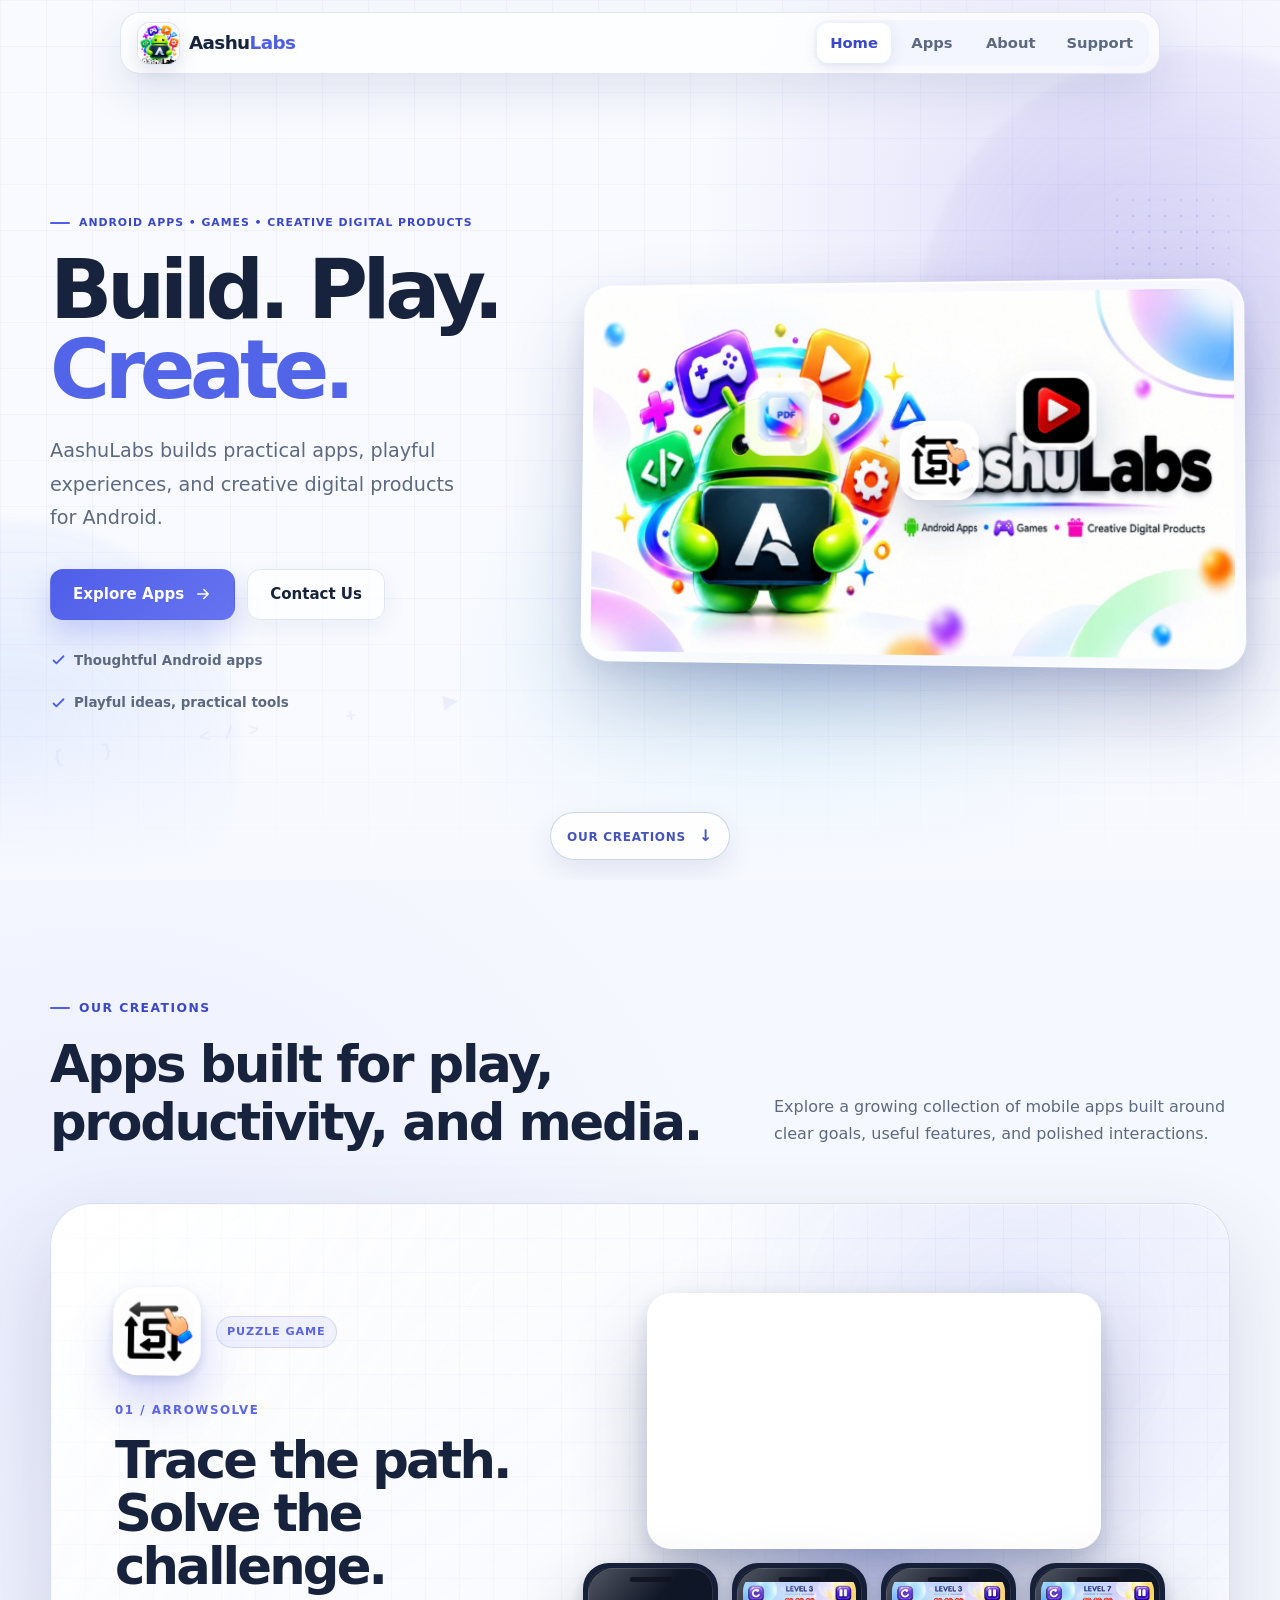
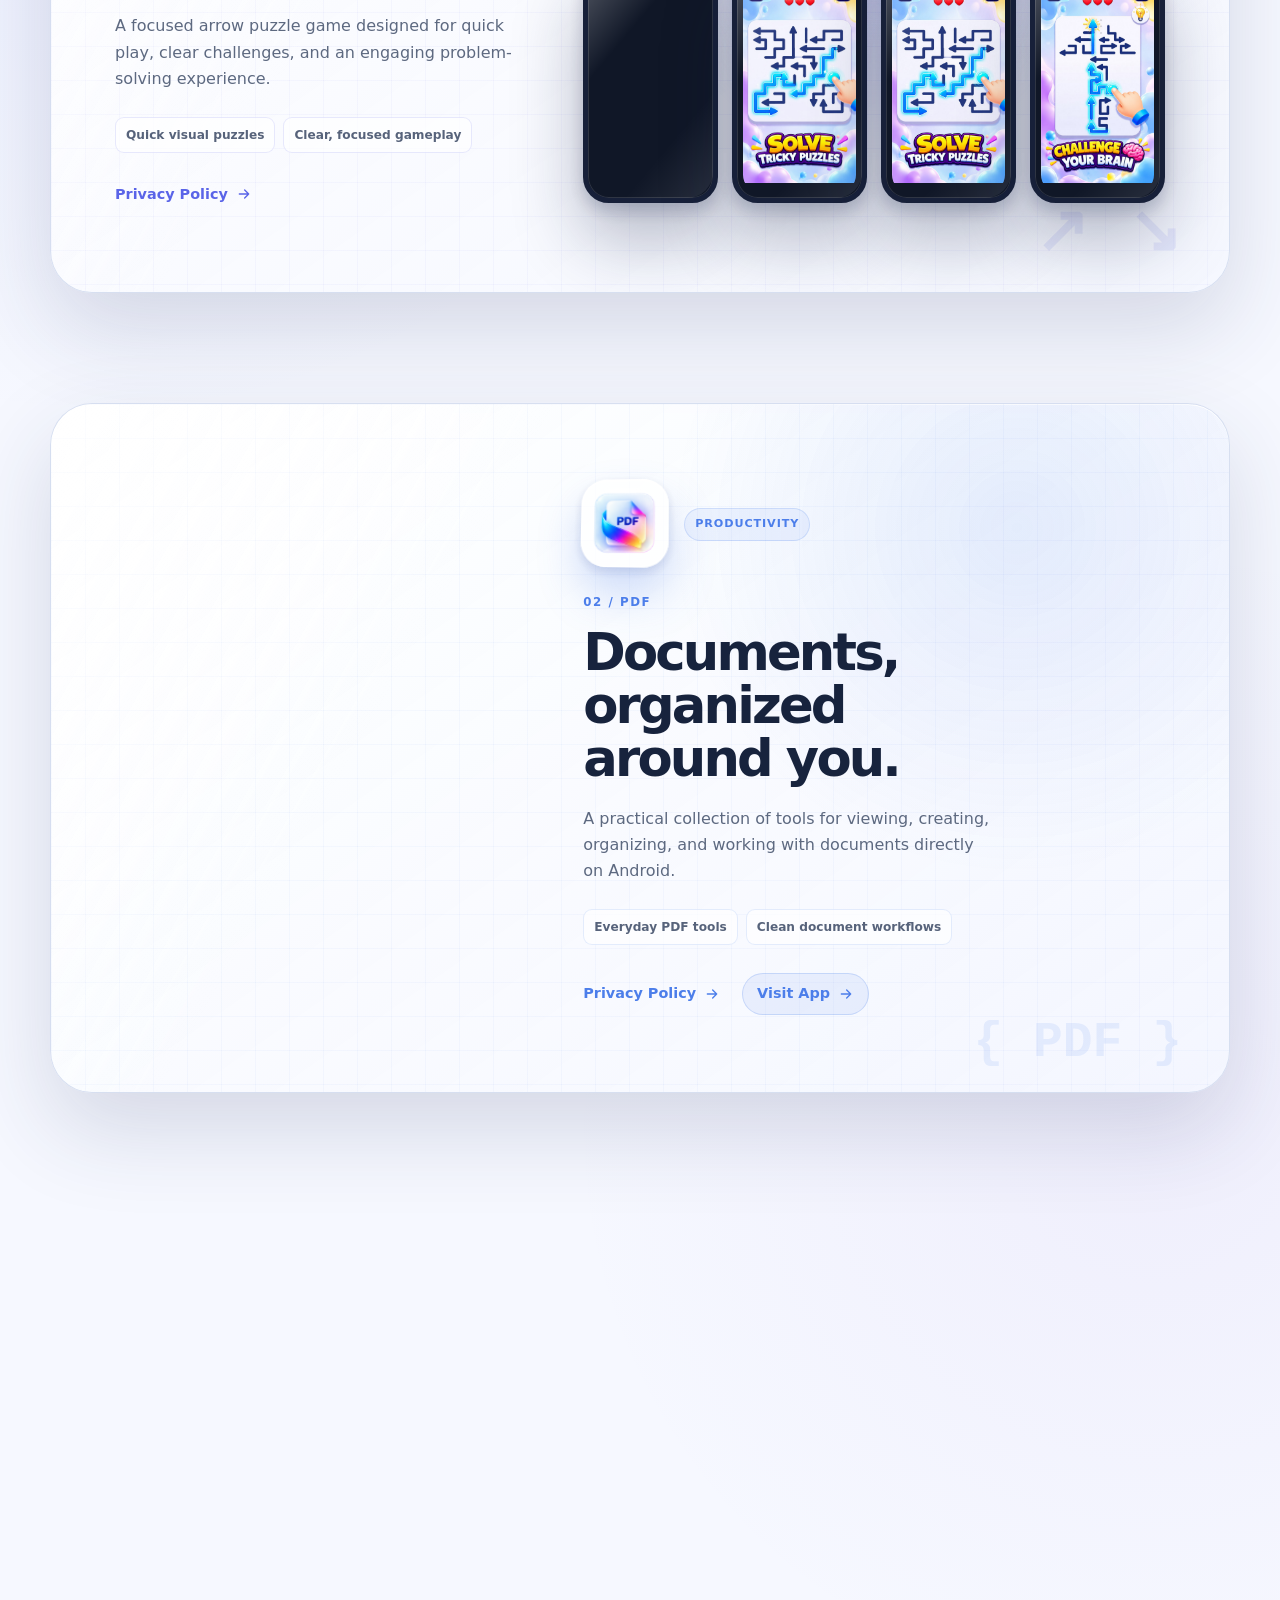
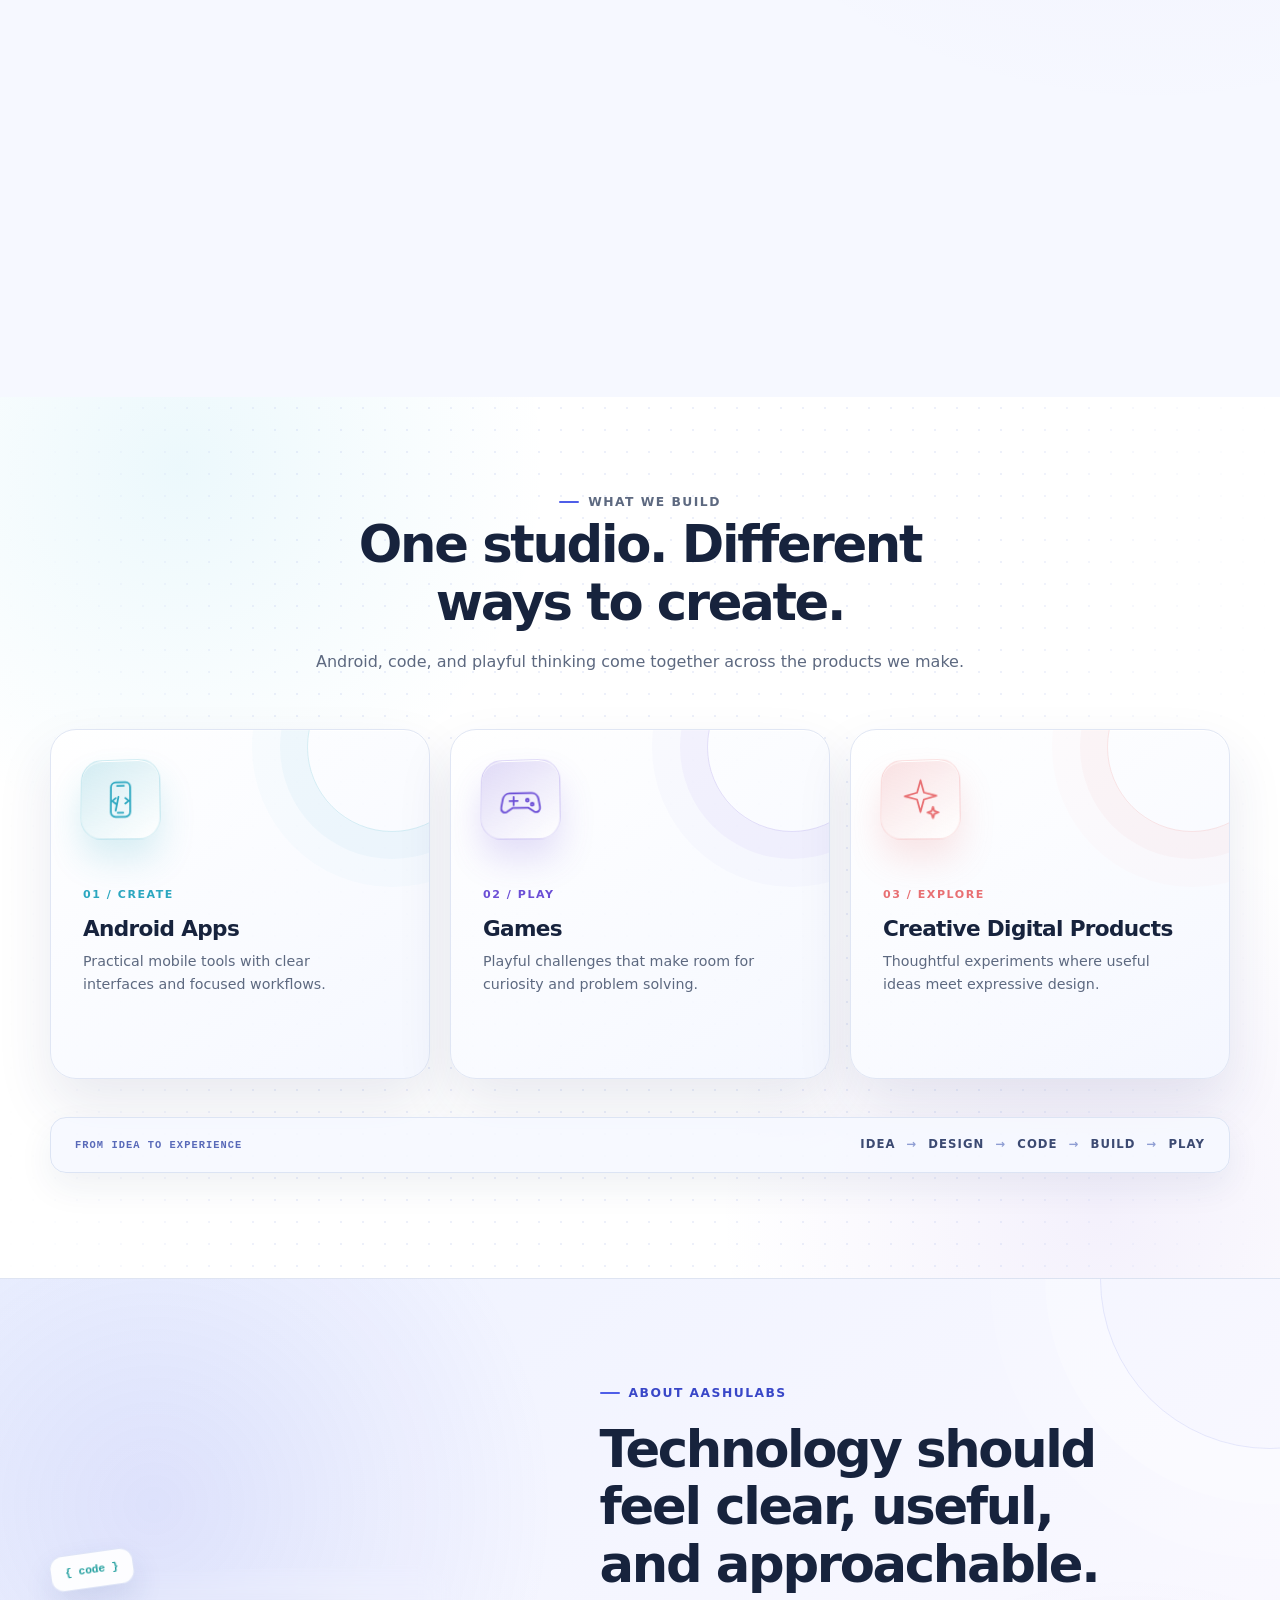
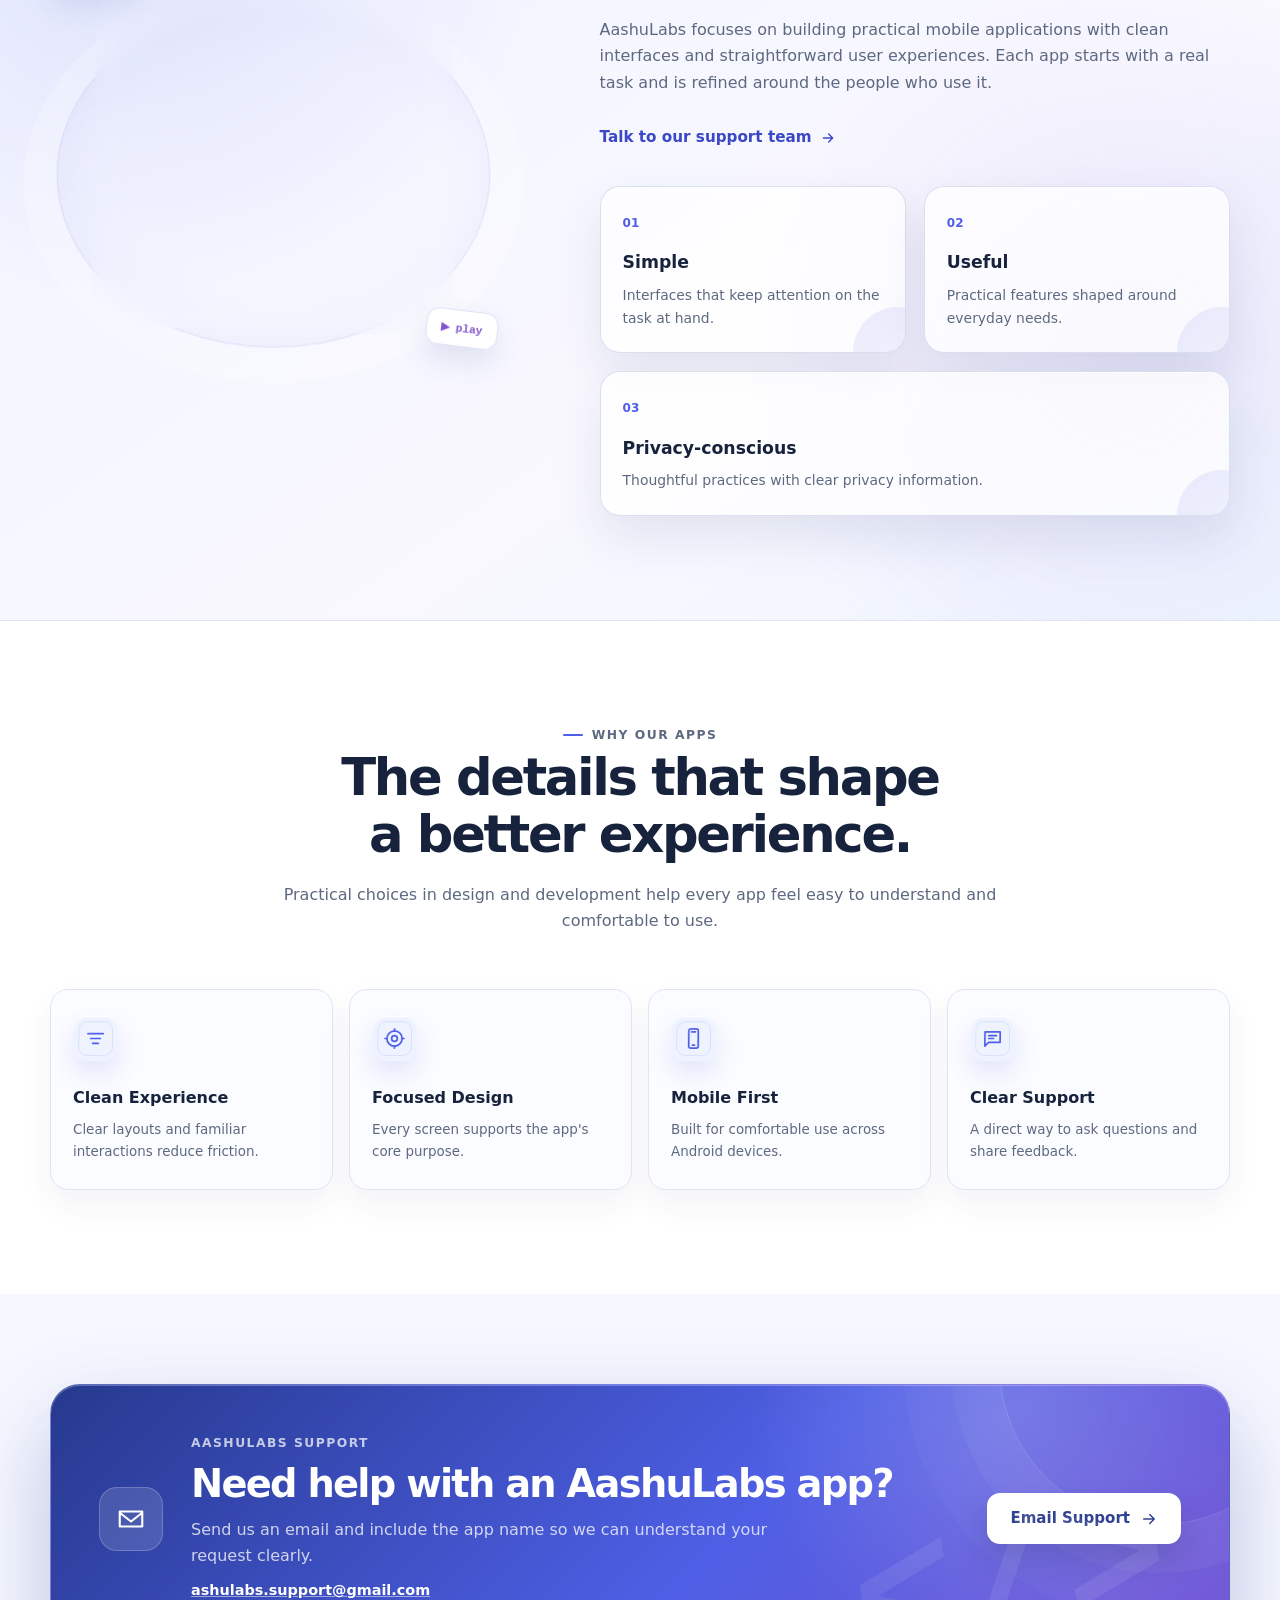
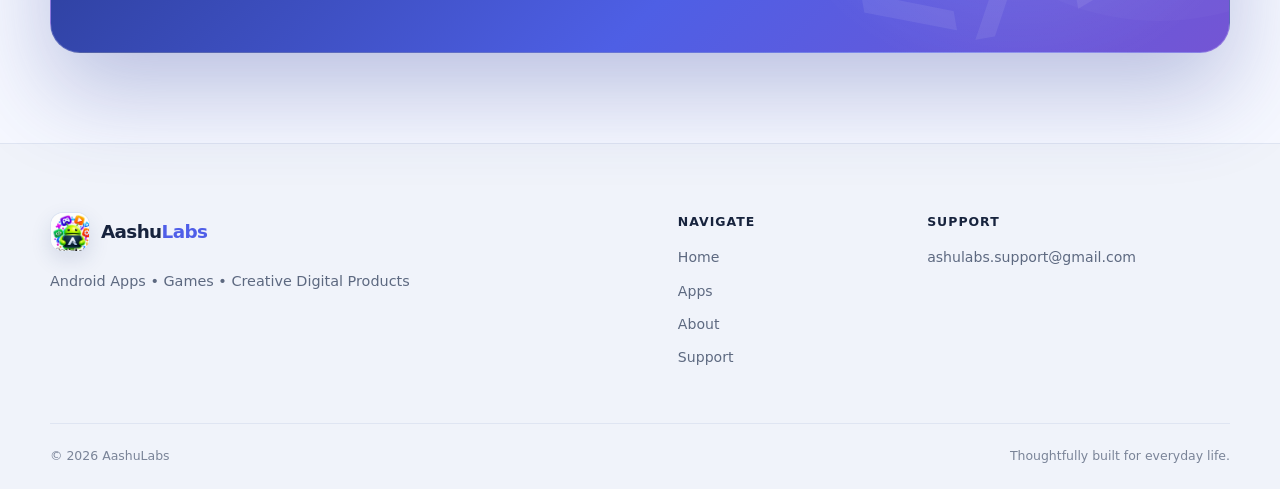
==== index.html @ 52e54da1 "Create index.html" ====
<!DOCTYPE html>
<html lang="en">
<head>
  <meta charset="UTF-8">
  <meta name="viewport" content="width=device-width, initial-scale=1.0">
  <title>AashuLabs</title>

  <meta http-equiv="refresh" content="0; url=./Devloper_Web/HomePage/">

  <script>
    window.location.replace("./Devloper_Web/HomePage/");
  </script>
</head>
<body>
  <p>Opening AashuLabs...</p>
  <p>
    <a href="./Devloper_Web/HomePage/">
      Click here if the website does not open automatically.
    </a>
  </p>
</body>
</html>
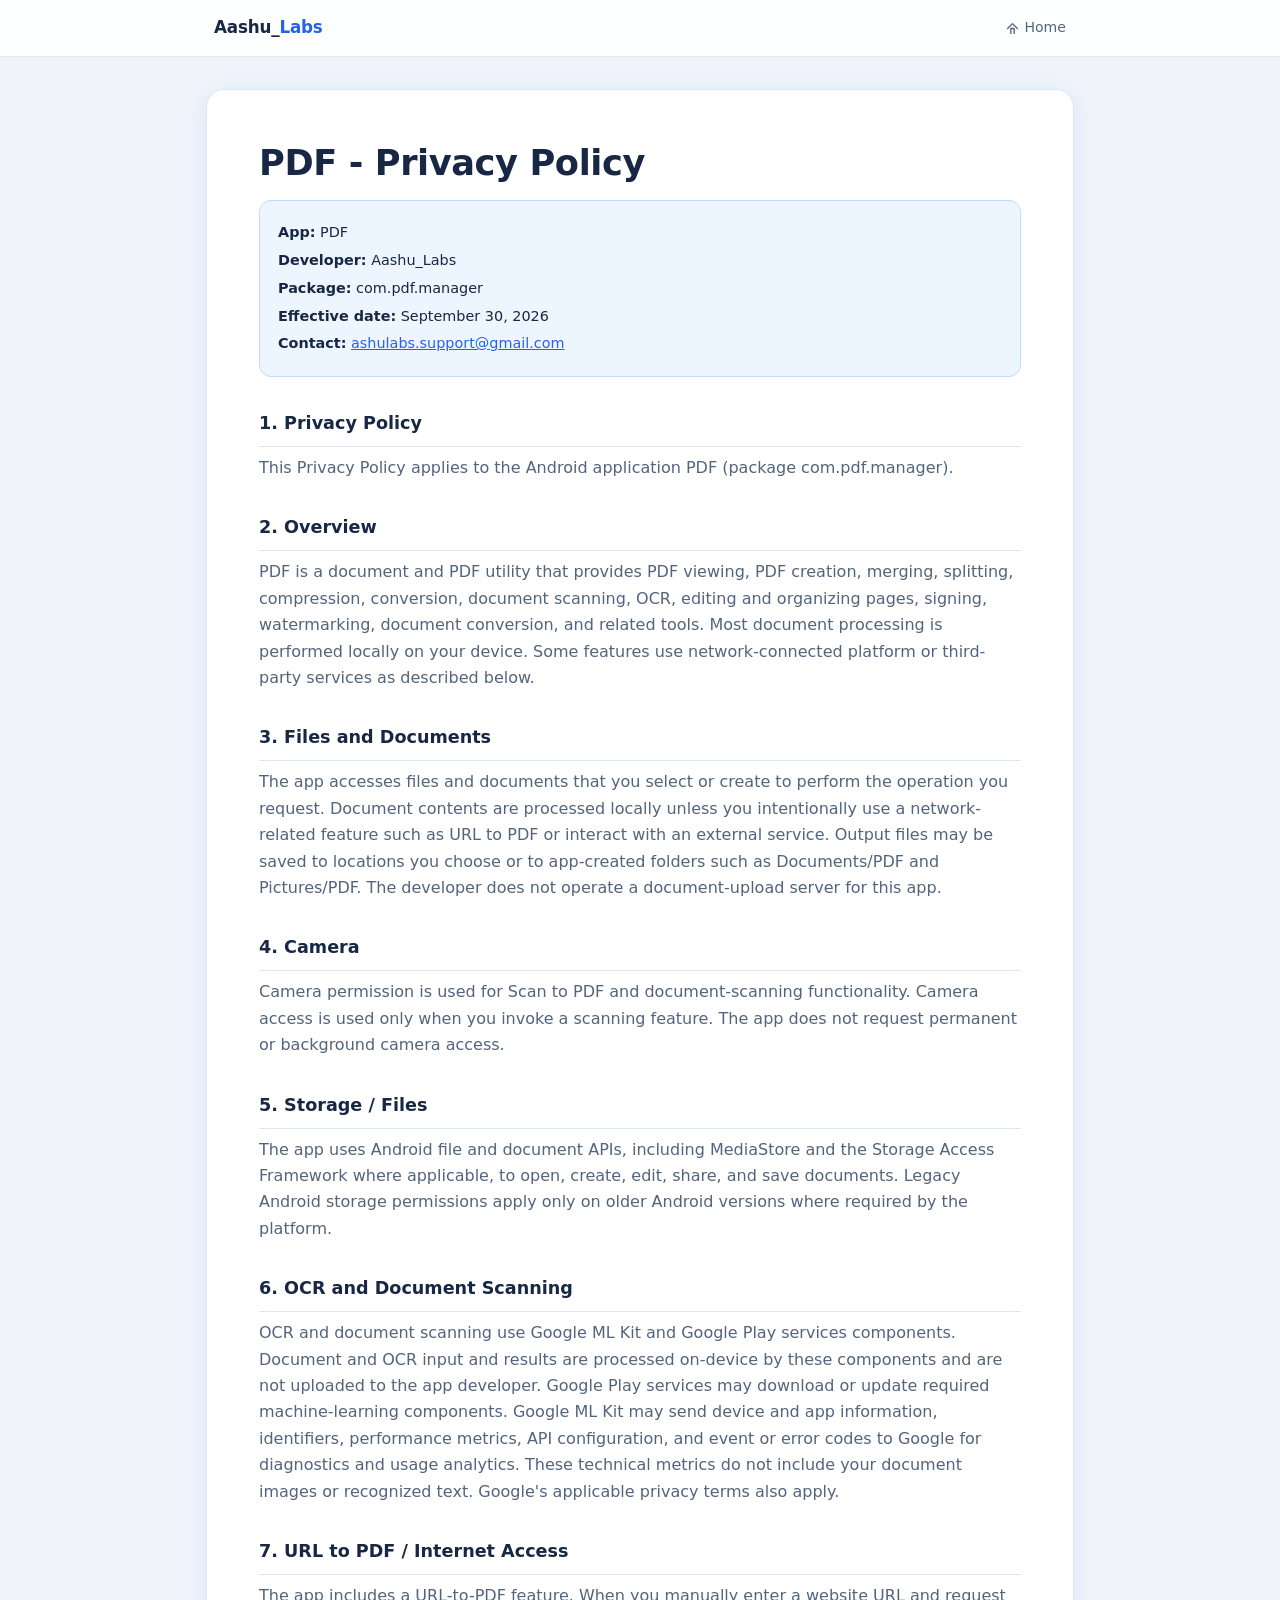
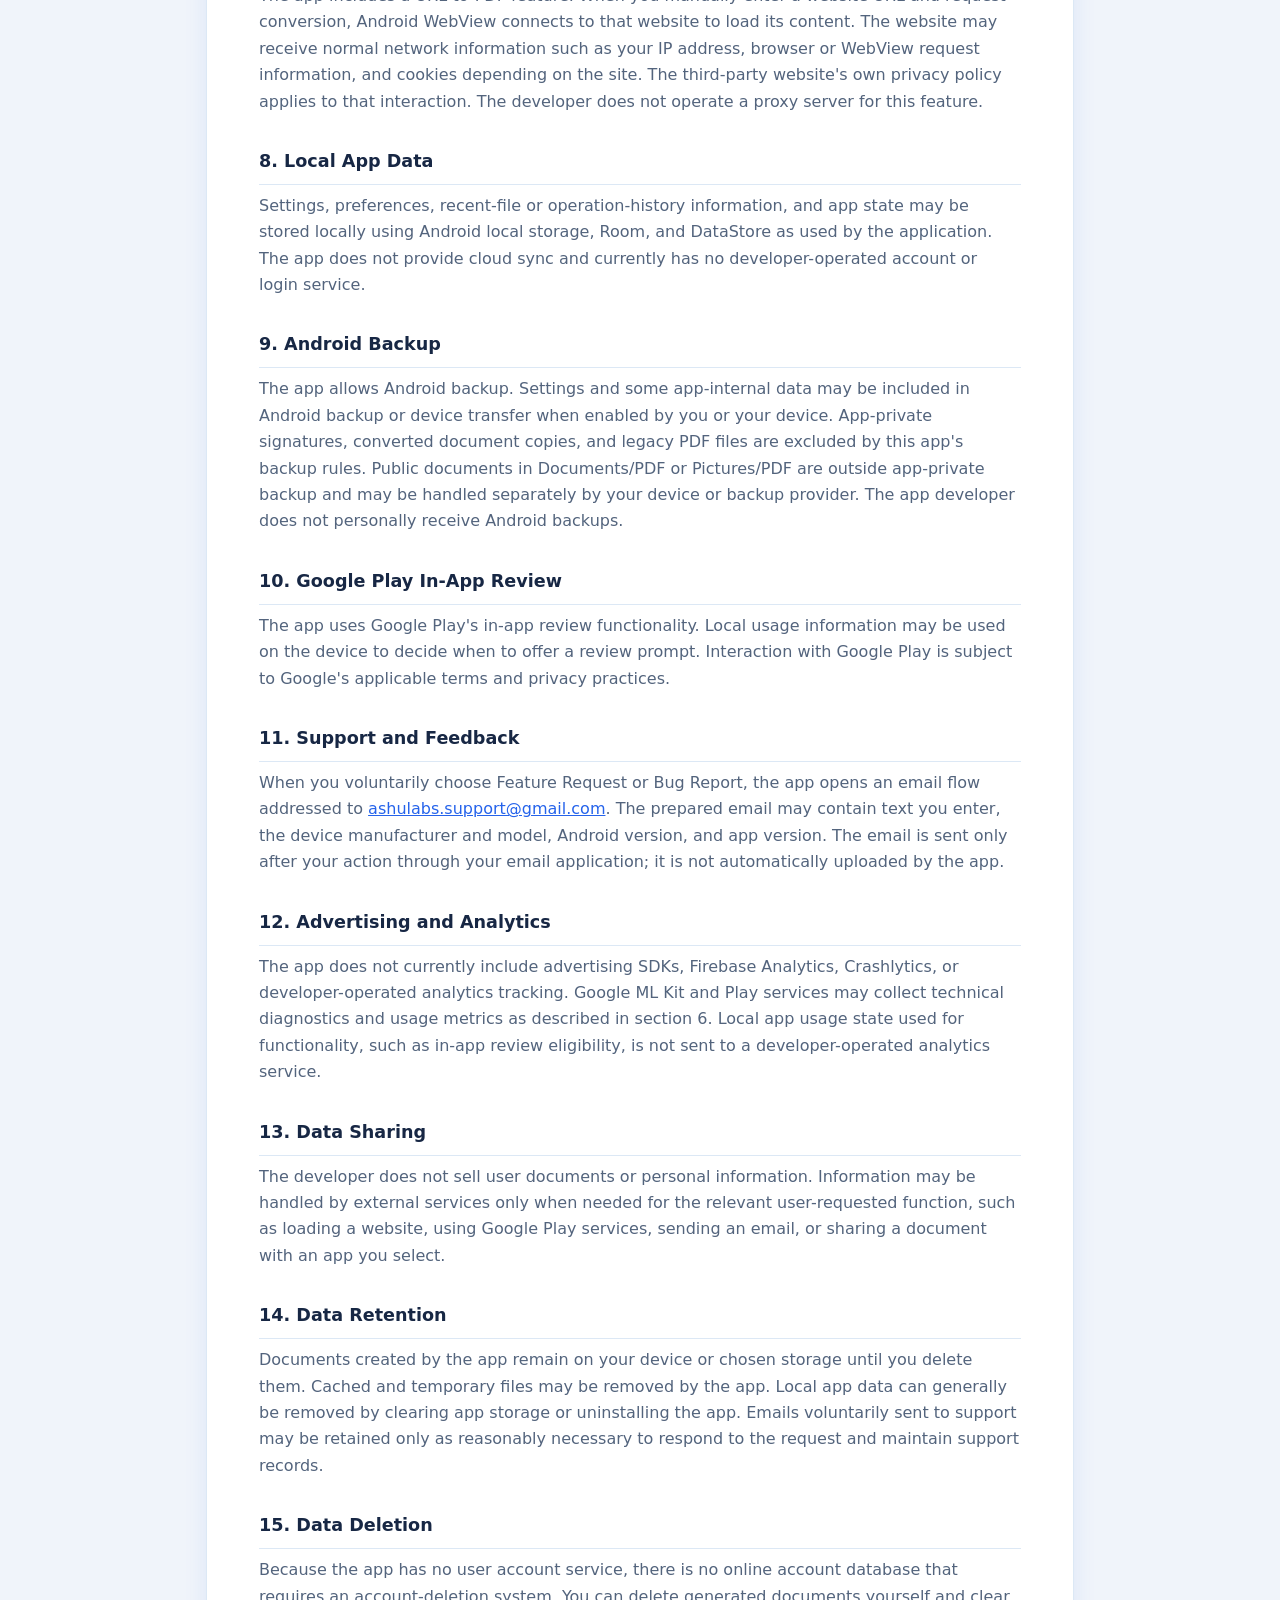
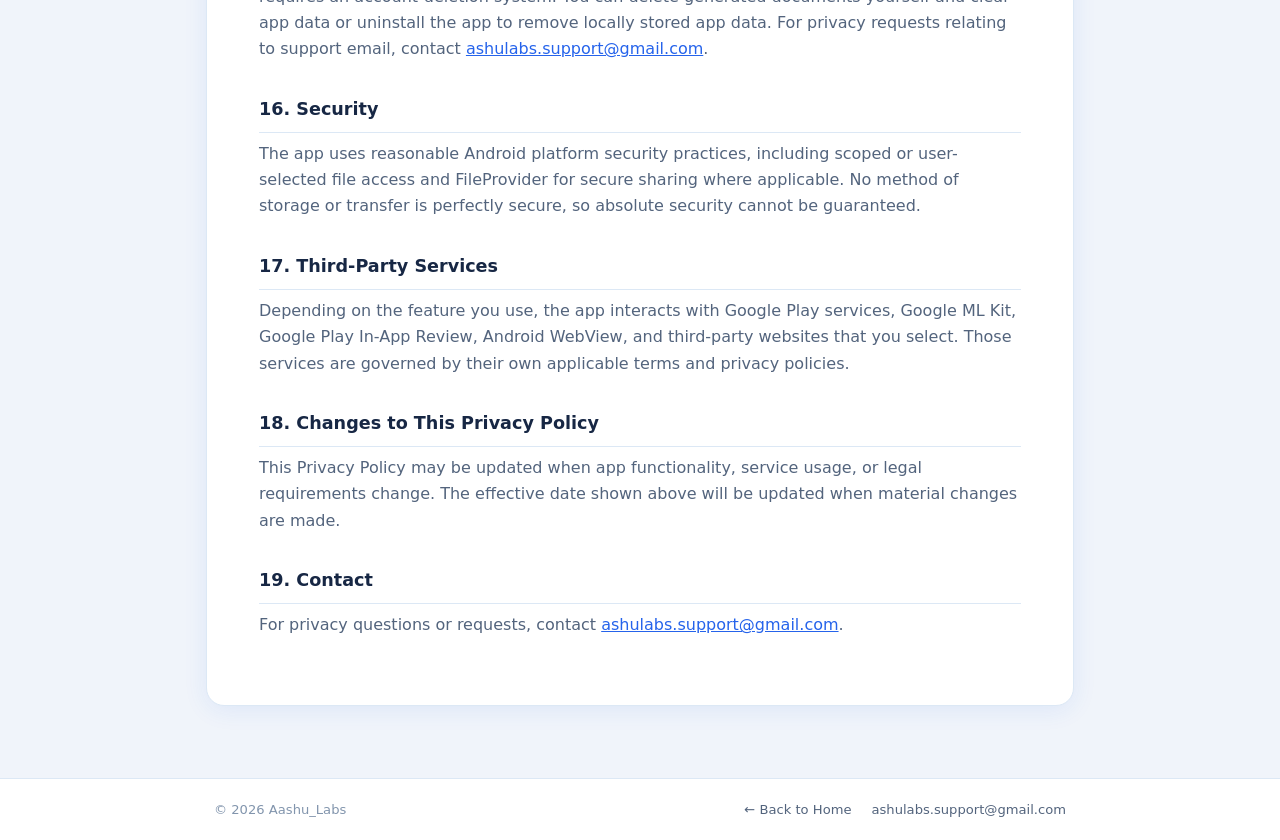
==== commit 32f4f2bc: "Add files via upload" ====
--- a/index.html
+++ b/index.html
@@ -1,22 +1,432 @@
-<!DOCTYPE html>
+<!doctype html>
 <html lang="en">
+
 <head>
   <meta charset="UTF-8">
-  <meta name="viewport" content="width=device-width, initial-scale=1.0">
-  <title>AashuLabs</title>
-
-  <meta http-equiv="refresh" content="0; url=./Devloper_Web/HomePage/">
-
-  <script>
-    window.location.replace("./Devloper_Web/HomePage/");
-  </script>
+  <meta name="viewport" content="width=device-width, initial-scale=1">
+  <meta name="description" content="Privacy Policy for the PDF Android application (com.pdf.manager).">
+  <title>PDF - Privacy Policy — Aashu_Labs</title>
+  <style>
+    /* ── Design Tokens (shared palette) ── */
+    :root {
+      --page: #f0f4fa;
+      --card: #ffffff;
+      --ink: #172744;
+      --muted: #53647d;
+      --subtle: #8295ad;
+      --line: #dce8f5;
+      --accent: #2563eb;
+      --radius: 18px;
+      --shadow: 0 4px 24px rgba(37, 99, 235, .09);
+      --font: system-ui, -apple-system, BlinkMacSystemFont, "Segoe UI", sans-serif;
+    }
+
+    *,
+    *::before,
+    *::after {
+      box-sizing: border-box;
+      margin: 0;
+      padding: 0;
+    }
+
+    body {
+      font-family: var(--font);
+      background: var(--page);
+      color: var(--ink);
+      line-height: 1.65;
+      -webkit-font-smoothing: antialiased;
+    }
+
+    a {
+      color: var(--accent);
+      overflow-wrap: anywhere;
+    }
+
+    a:hover {
+      text-decoration: underline;
+    }
+
+    a:focus-visible {
+      outline: 2px solid var(--accent);
+      outline-offset: 3px;
+      border-radius: 4px;
+    }
+
+    /* ── Site Header ── */
+    .site-header {
+      background: rgba(255, 255, 255, .92);
+      backdrop-filter: blur(12px);
+      -webkit-backdrop-filter: blur(12px);
+      border-bottom: 1px solid var(--line);
+    }
+
+    .header-inner {
+      max-width: 900px;
+      margin: 0 auto;
+      padding: 0 24px;
+      height: 56px;
+      display: flex;
+      align-items: center;
+      justify-content: space-between;
+      gap: 16px;
+    }
+
+    .brand {
+      font-size: 1.05rem;
+      font-weight: 700;
+      color: var(--ink);
+      text-decoration: none;
+      letter-spacing: -.2px;
+    }
+
+    .brand span {
+      color: var(--accent);
+    }
+
+    .home-link {
+      font-size: .88rem;
+      font-weight: 500;
+      color: var(--muted);
+      text-decoration: none;
+      display: inline-flex;
+      align-items: center;
+      gap: 5px;
+      transition: color .2s;
+    }
+
+    .home-link:hover {
+      color: var(--accent);
+      text-decoration: none;
+    }
+
+    /* ── Main content card ── */
+    main {
+      max-width: 900px;
+      margin: 32px auto;
+      padding: 0 16px 40px;
+    }
+
+    .policy-card {
+      background: var(--card);
+      border: 1px solid var(--line);
+      border-radius: var(--radius);
+      box-shadow: var(--shadow);
+      padding: clamp(28px, 5vw, 52px);
+    }
+
+    /* ── Typography ── */
+    h1 {
+      font-size: clamp(1.6rem, 4vw, 2.2rem);
+      font-weight: 800;
+      color: var(--ink);
+      line-height: 1.2;
+      margin-bottom: 16px;
+      letter-spacing: -.4px;
+    }
+
+    h2 {
+      font-size: 1.1rem;
+      font-weight: 700;
+      color: var(--ink);
+      margin: 32px 0 8px;
+      padding-bottom: 8px;
+      border-bottom: 1px solid var(--line);
+    }
+
+    p {
+      color: var(--muted);
+      margin: 8px 0 14px;
+    }
+
+    /* ── Meta info block ── */
+    .meta {
+      margin: 0 0 28px;
+      padding: 16px 18px;
+      background: #edf6ff;
+      border-radius: 12px;
+      border: 1px solid #bfdbfe;
+    }
+
+    .meta p {
+      color: var(--ink);
+      margin: 4px 0;
+      font-size: .9rem;
+      overflow-wrap: anywhere;
+    }
+
+    /* ── Policy lists and notes ── */
+    ul {
+      margin: 8px 0 20px;
+      padding: 16px 18px 16px 40px;
+      background: #f5f9ff;
+      border: 1px solid var(--line);
+      border-radius: 10px;
+    }
+
+    li {
+      color: var(--muted);
+      margin-bottom: 8px;
+    }
+
+    li:last-child {
+      margin-bottom: 0;
+    }
+
+    .footer-note {
+      margin-top: 40px;
+      padding: 22px;
+      background: #f5f9ff;
+      border: 1px solid var(--line);
+      border-radius: 10px;
+      color: var(--muted);
+      font-size: .9rem;
+      text-align: center;
+    }
+
+    /* ── Sections ── */
+    section+section {
+      margin-top: 4px;
+    }
+
+    /* ── Footer ── */
+    .site-footer {
+      border-top: 1px solid var(--line);
+      background: var(--card);
+    }
+
+    .footer-inner {
+      max-width: 900px;
+      margin: 0 auto;
+      padding: 20px 24px;
+      display: flex;
+      align-items: center;
+      justify-content: space-between;
+      gap: 12px;
+      flex-wrap: wrap;
+    }
+
+    .footer-copy {
+      font-size: .82rem;
+      color: var(--subtle);
+    }
+
+    .footer-links {
+      display: flex;
+      gap: 20px;
+      flex-wrap: wrap;
+    }
+
+    .footer-links a {
+      font-size: .82rem;
+      color: var(--muted);
+      text-decoration: none;
+    }
+
+    .footer-links a:hover {
+      color: var(--accent);
+    }
+
+    /* ── Responsive ── */
+    @media (max-width: 560px) {
+      main {
+        margin: 0;
+        padding: 0 0 32px;
+      }
+
+      .policy-card {
+        border-radius: 0;
+        border-left: 0;
+        border-right: 0;
+        box-shadow: none;
+      }
+
+      .header-inner {
+        padding: 0 16px;
+      }
+
+      .footer-inner {
+        padding: 16px;
+        flex-direction: column;
+        align-items: flex-start;
+      }
+
+      ul {
+        padding-left: 32px;
+      }
+    }
+  </style>
 </head>
+
 <body>
-  <p>Opening AashuLabs...</p>
-  <p>
-    <a href="./Devloper_Web/HomePage/">
-      Click here if the website does not open automatically.
-    </a>
-  </p>
+
+  <!-- Site Header -->
+  <header class="site-header">
+    <div class="header-inner">
+      <a class="brand" href="../HomePage/">Aashu_<span>Labs</span></a>
+      <a class="home-link" href="../HomePage/">
+        <svg width="13" height="13" viewBox="0 0 24 24" fill="none" stroke="currentColor" stroke-width="2.5"
+          stroke-linecap="round" stroke-linejoin="round" aria-hidden="true">
+          <path d="M3 12L12 3l9 9" />
+          <path d="M9 21V12h6v9" />
+        </svg>
+        Home
+      </a>
+    </div>
+  </header>
+
+  <!-- Policy Content -->
+  <main>
+    <article class="policy-card">
+
+      <header>
+        <h1>PDF - Privacy Policy</h1>
+        <div class="meta">
+          <p><strong>App:</strong> PDF</p>
+          <p><strong>Developer:</strong> Aashu_Labs</p>
+          <p><strong>Package:</strong> com.pdf.manager</p>
+          <p><strong>Effective date:</strong> September 30, 2026</p>
+          <p><strong>Contact:</strong> <a href="mailto:ashulabs.support@gmail.com">ashulabs.support@gmail.com</a></p>
+        </div>
+      </header>
+
+      <section>
+        <h2>1. Privacy Policy</h2>
+        <p>This Privacy Policy applies to the Android application PDF (package com.pdf.manager).</p>
+      </section>
+      <section>
+        <h2>2. Overview</h2>
+        <p>PDF is a document and PDF utility that provides PDF viewing, PDF creation, merging, splitting, compression,
+          conversion, document scanning, OCR, editing and organizing pages, signing, watermarking, document conversion,
+          and related tools. Most document processing is performed locally on your device. Some features use
+          network-connected platform or third-party services as described below.</p>
+      </section>
+      <section>
+        <h2>3. Files and Documents</h2>
+        <p>The app accesses files and documents that you select or create to perform the operation you request. Document
+          contents are processed locally unless you intentionally use a network-related feature such as URL to PDF or
+          interact with an external service. Output files may be saved to locations you choose or to app-created folders
+          such as Documents/PDF and Pictures/PDF. The developer does not operate a document-upload server for this app.
+        </p>
+      </section>
+      <section>
+        <h2>4. Camera</h2>
+        <p>Camera permission is used for Scan to PDF and document-scanning functionality. Camera access is used only
+          when you invoke a scanning feature. The app does not request permanent or background camera access.</p>
+      </section>
+      <section>
+        <h2>5. Storage / Files</h2>
+        <p>The app uses Android file and document APIs, including MediaStore and the Storage Access Framework where
+          applicable, to open, create, edit, share, and save documents. Legacy Android storage permissions apply only on
+          older Android versions where required by the platform.</p>
+      </section>
+      <section>
+        <h2>6. OCR and Document Scanning</h2>
+        <p>OCR and document scanning use Google ML Kit and Google Play services components. Document and OCR input and
+          results are processed on-device by these components and are not uploaded to the app developer. Google Play
+          services may download or update required machine-learning components. Google ML Kit may send device and app
+          information, identifiers, performance metrics, API configuration, and event or error codes to Google for
+          diagnostics and usage analytics. These technical metrics do not include your document images or recognized
+          text. Google's applicable privacy terms also apply.</p>
+      </section>
+      <section>
+        <h2>7. URL to PDF / Internet Access</h2>
+        <p>The app includes a URL-to-PDF feature. When you manually enter a website URL and request conversion, Android
+          WebView connects to that website to load its content. The website may receive normal network information such
+          as your IP address, browser or WebView request information, and cookies depending on the site. The third-party
+          website's own privacy policy applies to that interaction. The developer does not operate a proxy server for
+          this feature.</p>
+      </section>
+      <section>
+        <h2>8. Local App Data</h2>
+        <p>Settings, preferences, recent-file or operation-history information, and app state may be stored locally
+          using Android local storage, Room, and DataStore as used by the application. The app does not provide cloud
+          sync and currently has no developer-operated account or login service.</p>
+      </section>
+      <section>
+        <h2>9. Android Backup</h2>
+        <p>The app allows Android backup. Settings and some app-internal data may be included in Android backup or
+          device transfer when enabled by you or your device. App-private signatures, converted document copies, and
+          legacy PDF files are excluded by this app's backup rules. Public documents in Documents/PDF or Pictures/PDF
+          are outside app-private backup and may be handled separately by your device or backup provider. The app
+          developer does not personally receive Android backups.</p>
+      </section>
+      <section>
+        <h2>10. Google Play In-App Review</h2>
+        <p>The app uses Google Play's in-app review functionality. Local usage information may be used on the device to
+          decide when to offer a review prompt. Interaction with Google Play is subject to Google's applicable terms and
+          privacy practices.</p>
+      </section>
+      <section>
+        <h2>11. Support and Feedback</h2>
+        <p>When you voluntarily choose Feature Request or Bug Report, the app opens an email flow addressed to <a
+            href="mailto:ashulabs.support@gmail.com">ashulabs.support@gmail.com</a>. The prepared email may contain text
+          you enter, the device manufacturer and model, Android version, and app version. The email is sent only after
+          your action through your email application; it is not automatically uploaded by the app.</p>
+      </section>
+      <section>
+        <h2>12. Advertising and Analytics</h2>
+        <p>The app does not currently include advertising SDKs, Firebase Analytics, Crashlytics, or developer-operated
+          analytics tracking. Google ML Kit and Play services may collect technical diagnostics and usage metrics as
+          described in section 6. Local app usage state used for functionality, such as in-app review eligibility, is
+          not sent to a developer-operated analytics service.</p>
+      </section>
+      <section>
+        <h2>13. Data Sharing</h2>
+        <p>The developer does not sell user documents or personal information. Information may be handled by external
+          services only when needed for the relevant user-requested function, such as loading a website, using Google
+          Play services, sending an email, or sharing a document with an app you select.</p>
+      </section>
+      <section>
+        <h2>14. Data Retention</h2>
+        <p>Documents created by the app remain on your device or chosen storage until you delete them. Cached and
+          temporary files may be removed by the app. Local app data can generally be removed by clearing app storage or
+          uninstalling the app. Emails voluntarily sent to support may be retained only as reasonably necessary to
+          respond to the request and maintain support records.</p>
+      </section>
+      <section>
+        <h2>15. Data Deletion</h2>
+        <p>Because the app has no user account service, there is no online account database that requires an
+          account-deletion system. You can delete generated documents yourself and clear app data or uninstall the app
+          to remove locally stored app data. For privacy requests relating to support email, contact <a
+            href="mailto:ashulabs.support@gmail.com">ashulabs.support@gmail.com</a>.</p>
+      </section>
+      <section>
+        <h2>16. Security</h2>
+        <p>The app uses reasonable Android platform security practices, including scoped or user-selected file access
+          and FileProvider for secure sharing where applicable. No method of storage or transfer is perfectly secure, so
+          absolute security cannot be guaranteed.</p>
+      </section>
+      <section>
+        <h2>17. Third-Party Services</h2>
+        <p>Depending on the feature you use, the app interacts with Google Play services, Google ML Kit, Google Play
+          In-App Review, Android WebView, and third-party websites that you select. Those services are governed by their
+          own applicable terms and privacy policies.</p>
+      </section>
+      <section>
+        <h2>18. Changes to This Privacy Policy</h2>
+        <p>This Privacy Policy may be updated when app functionality, service usage, or legal requirements change. The
+          effective date shown above will be updated when material changes are made.</p>
+      </section>
+      <section>
+        <h2>19. Contact</h2>
+        <p>For privacy questions or requests, contact <a
+            href="mailto:ashulabs.support@gmail.com">ashulabs.support@gmail.com</a>.</p>
+      </section>
+
+    </article>
+  </main>
+
+  <!-- Footer -->
+  <footer class="site-footer">
+    <div class="footer-inner">
+      <span class="footer-copy">&copy; 2026 Aashu_Labs</span>
+      <nav class="footer-links" aria-label="Footer navigation">
+        <a href="../HomePage/">&#8592; Back to Home</a>
+        <a href="mailto:ashulabs.support@gmail.com">ashulabs.support@gmail.com</a>
+      </nav>
+    </div>
+  </footer>
+
 </body>
+
 </html>
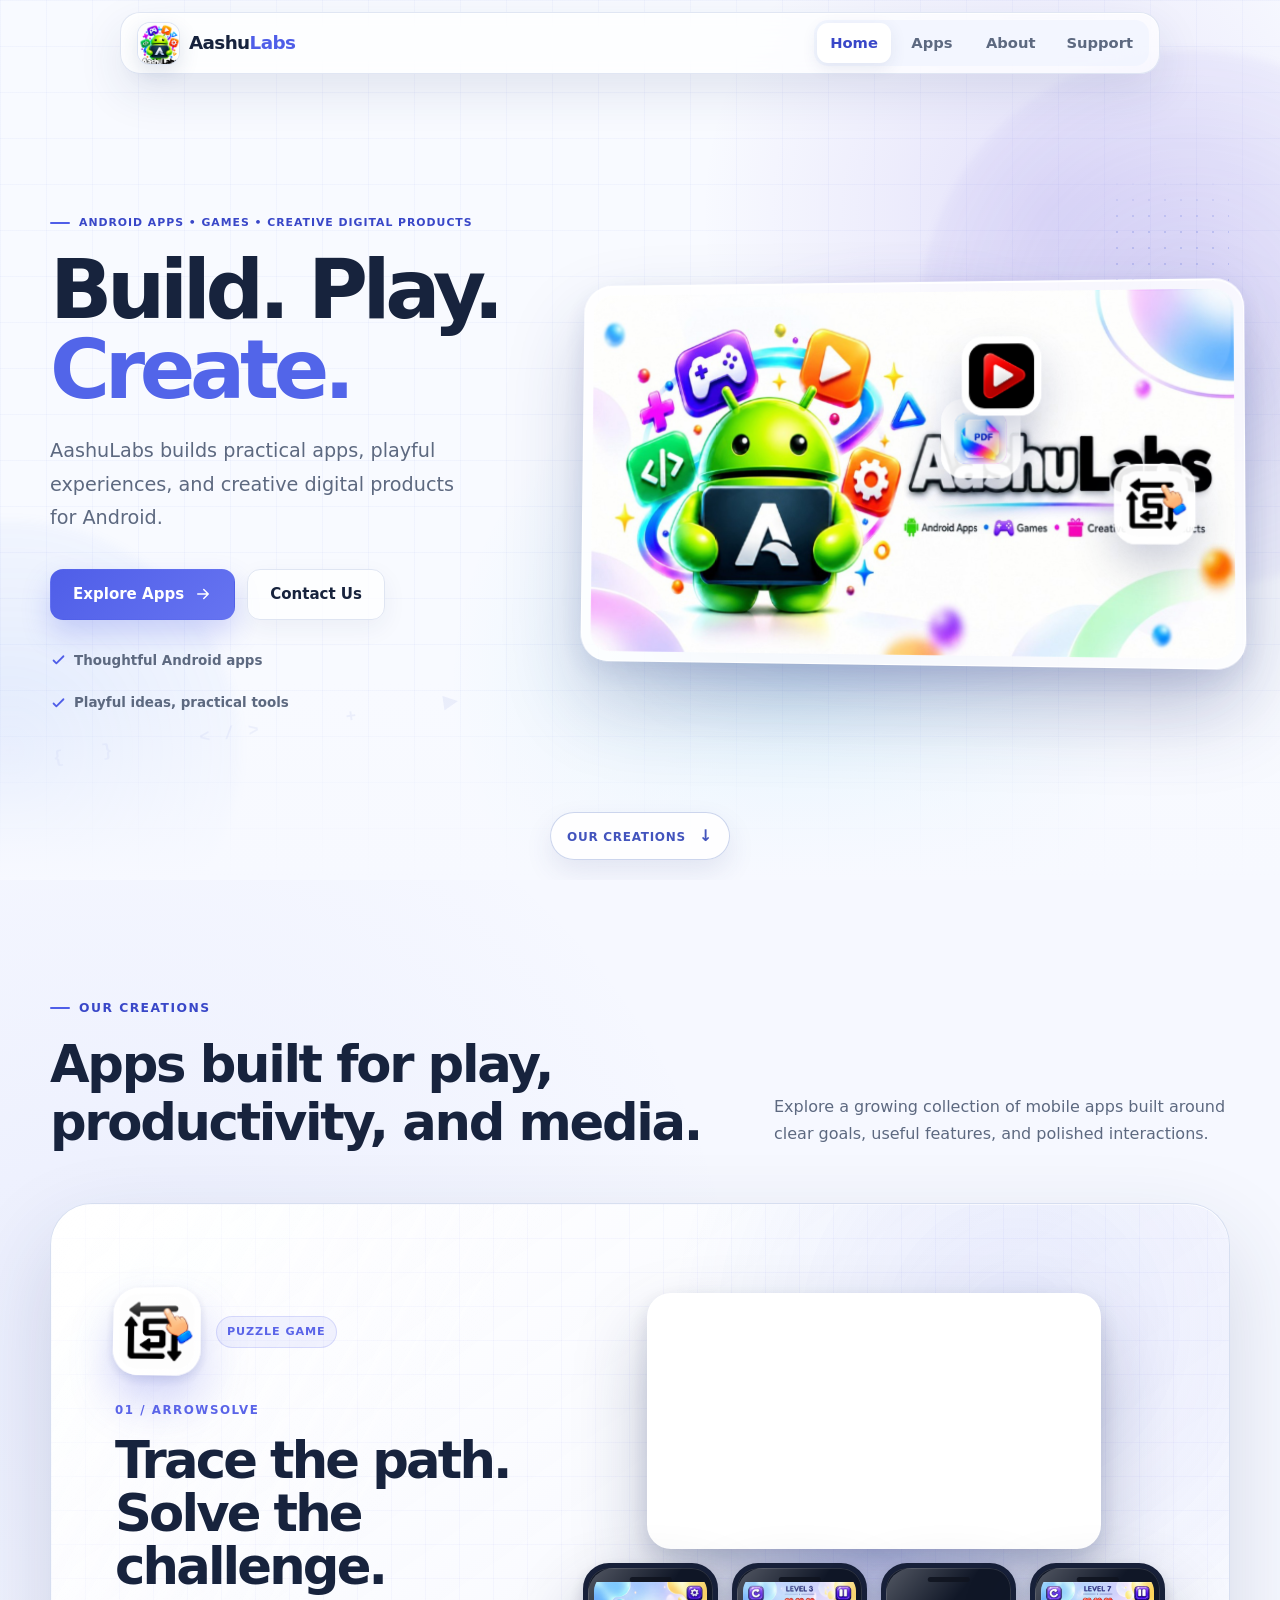
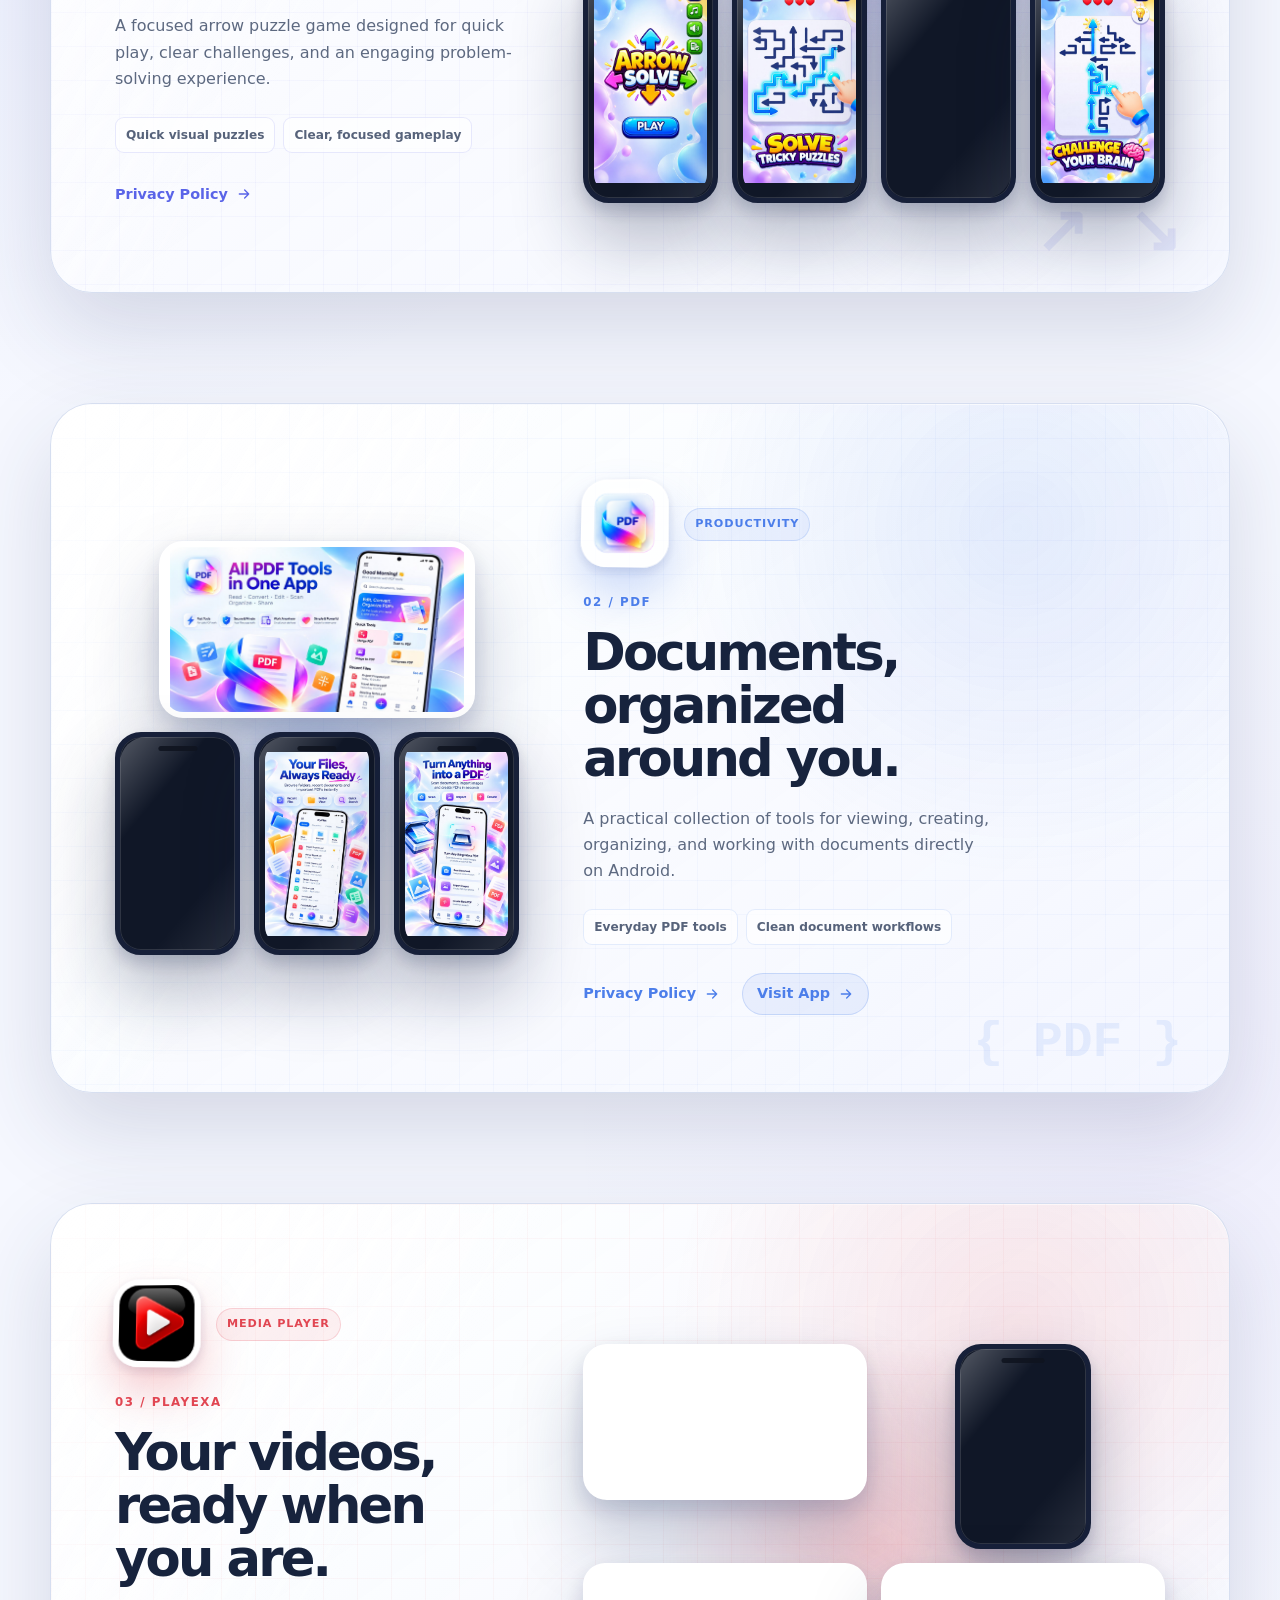
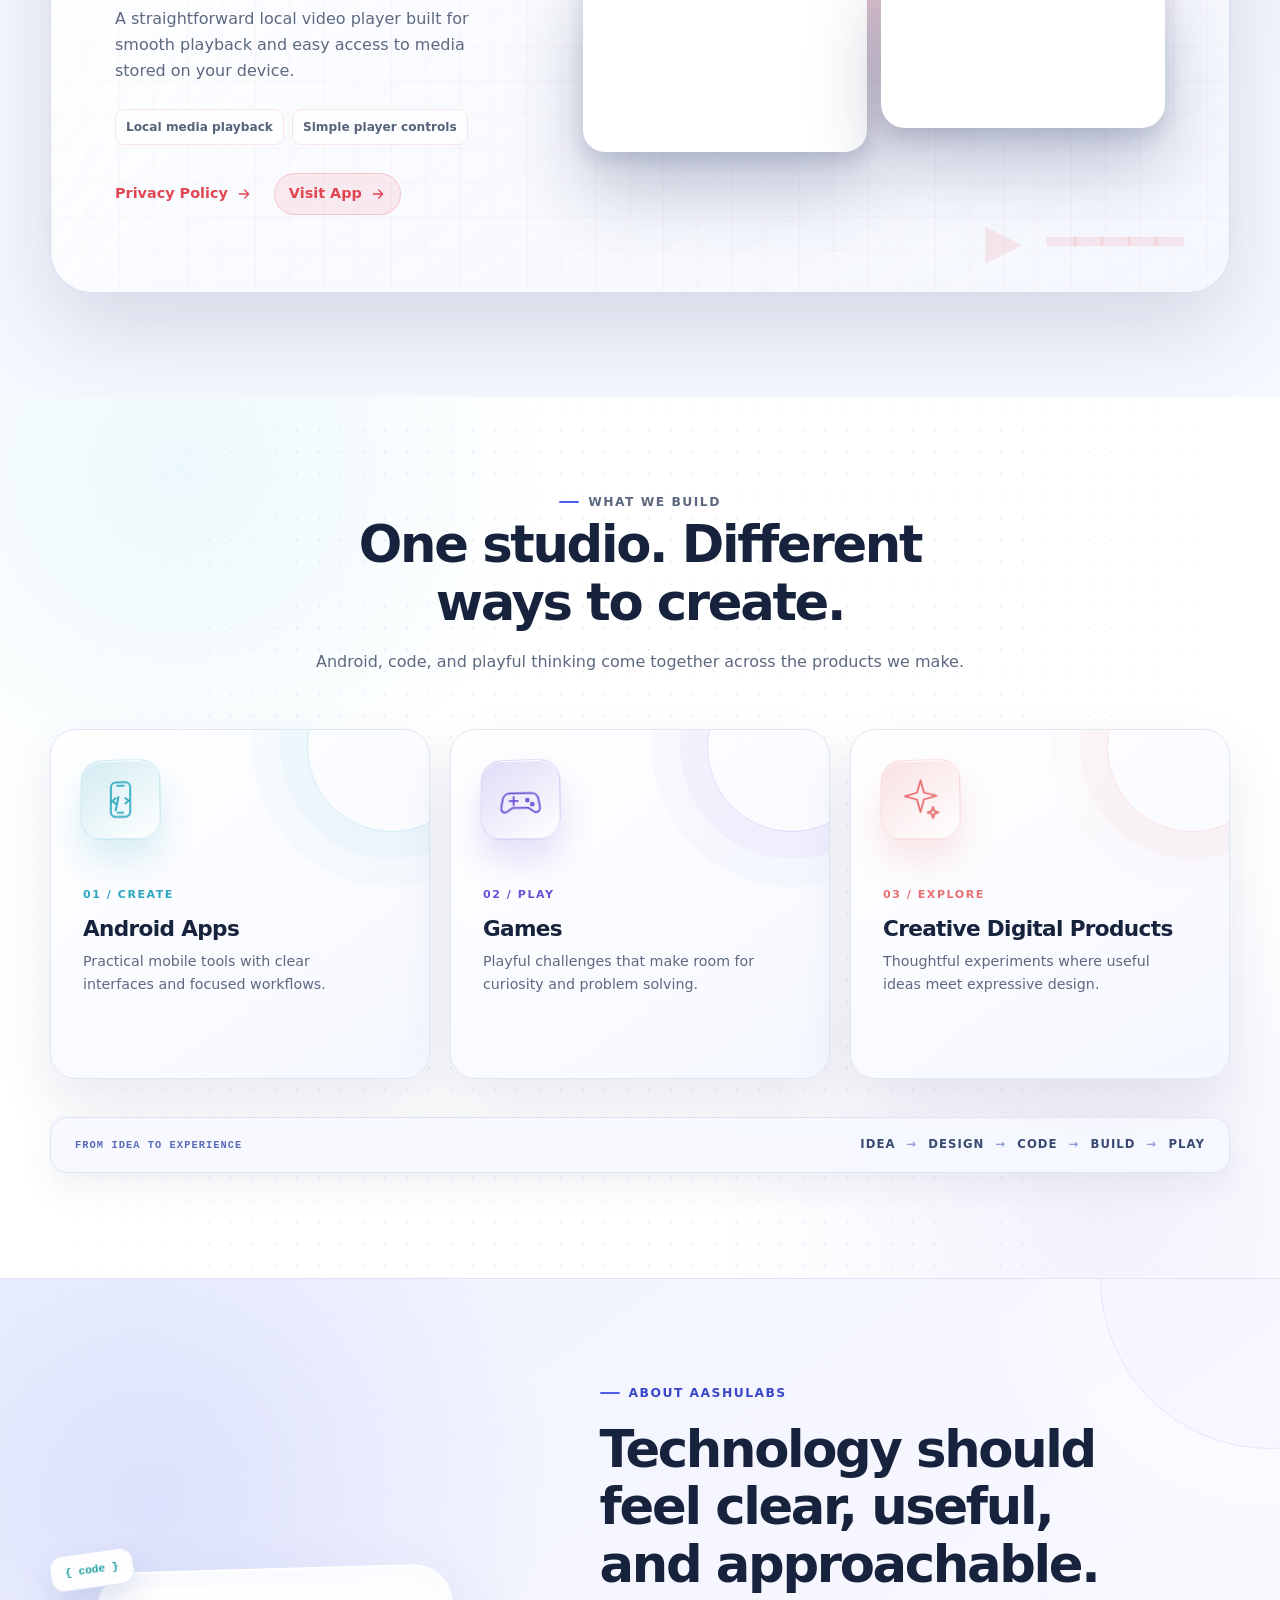
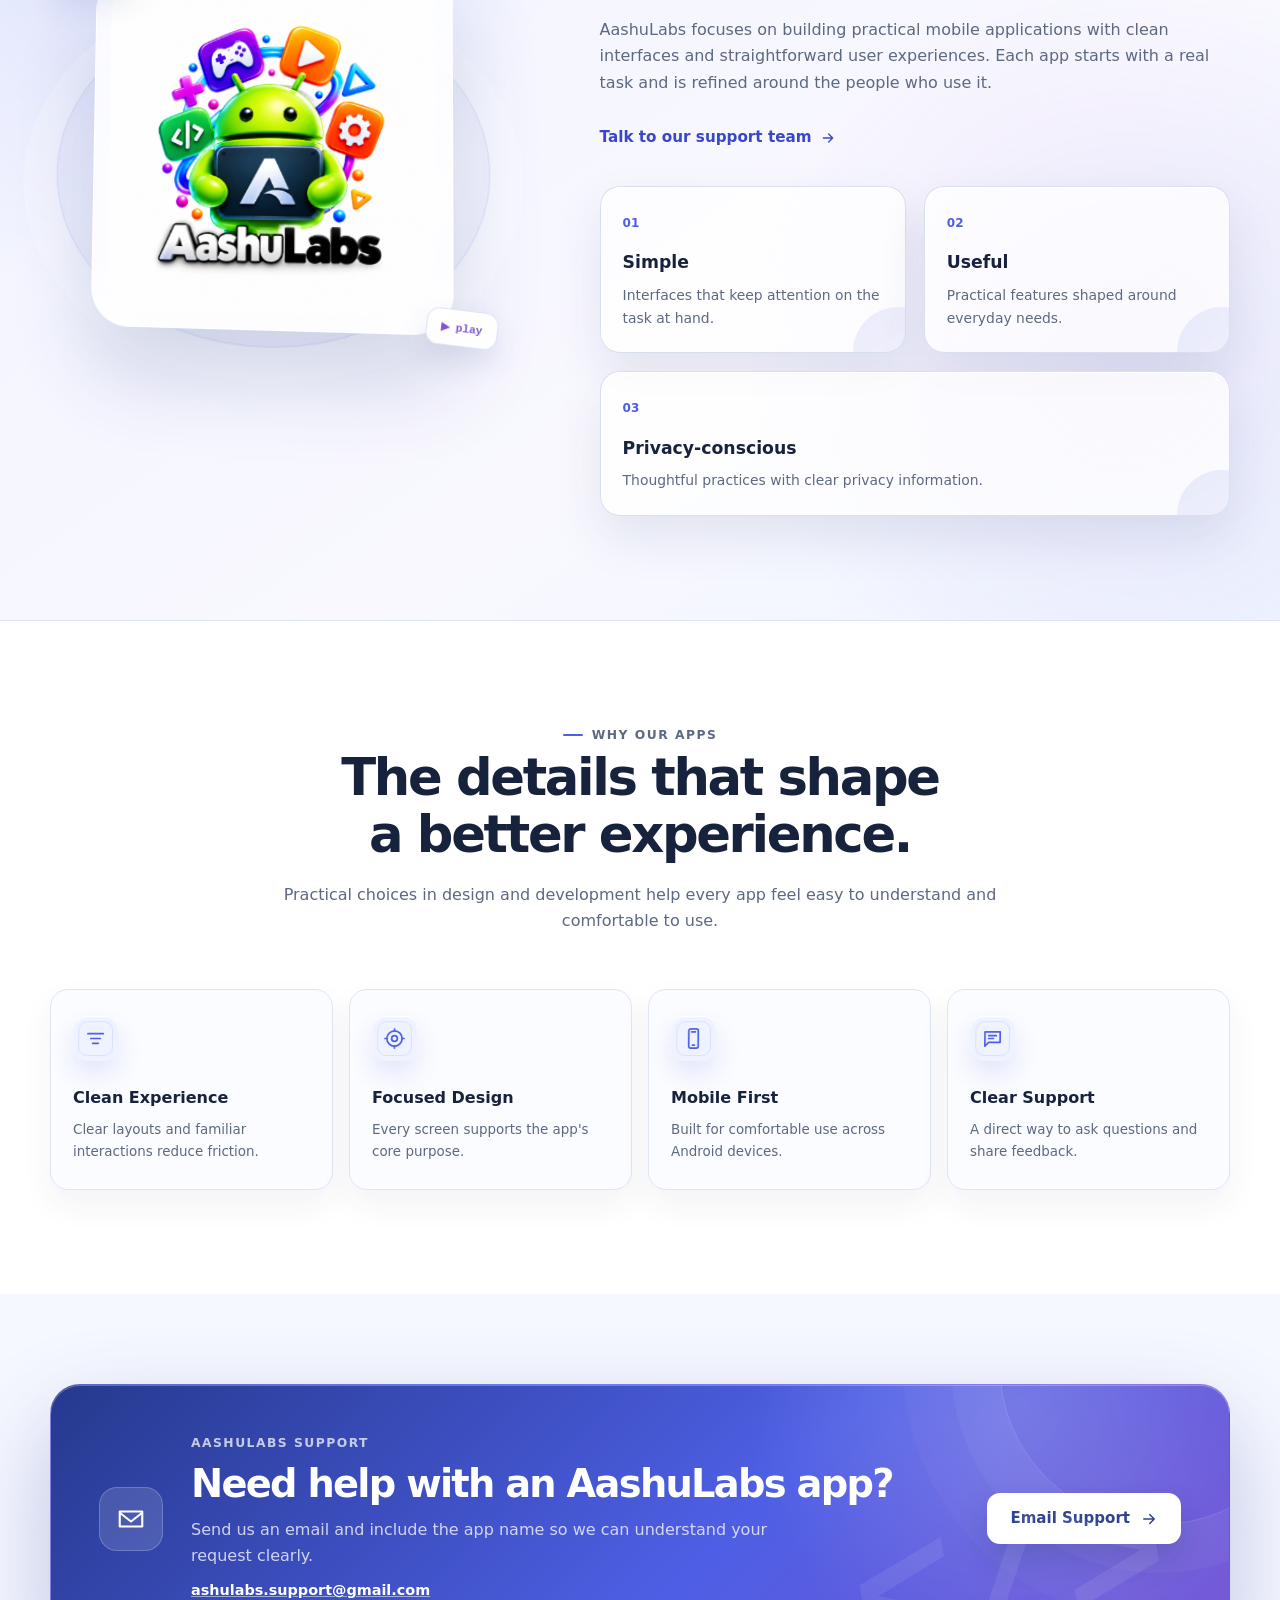
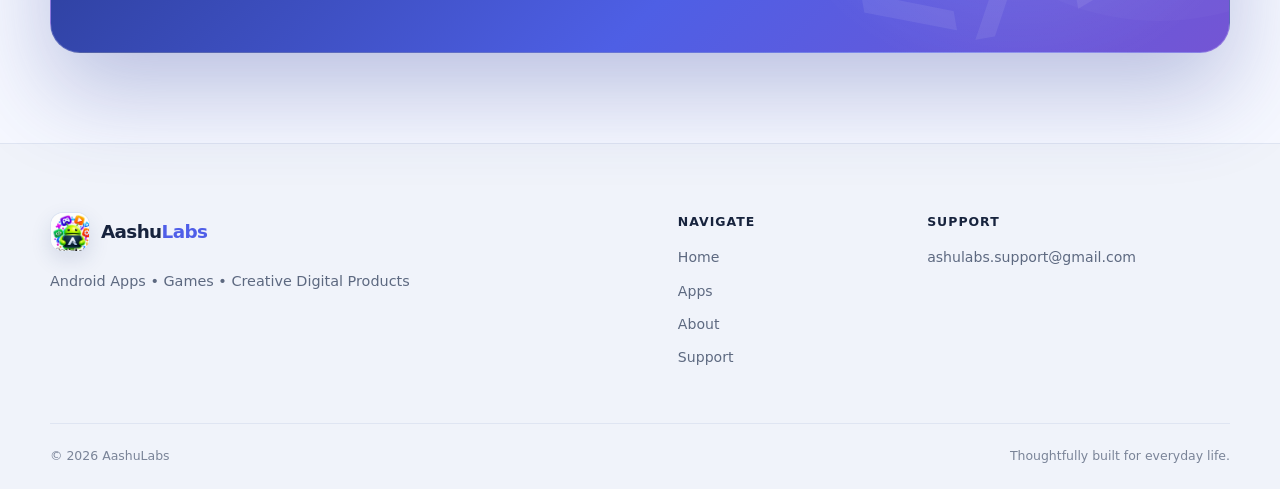
==== commit e32a309b: "Refactor index.html and add redirect to homepage Updated HTML structure and added a redirect script." ====
--- a/index.html
+++ b/index.html
@@ -1,432 +1,19 @@
-<!doctype html>
+<!DOCTYPE html>
 <html lang="en">
-
 <head>
   <meta charset="UTF-8">
-  <meta name="viewport" content="width=device-width, initial-scale=1">
-  <meta name="description" content="Privacy Policy for the PDF Android application (com.pdf.manager).">
-  <title>PDF - Privacy Policy — Aashu_Labs</title>
-  <style>
-    /* ── Design Tokens (shared palette) ── */
-    :root {
-      --page: #f0f4fa;
-      --card: #ffffff;
-      --ink: #172744;
-      --muted: #53647d;
-      --subtle: #8295ad;
-      --line: #dce8f5;
-      --accent: #2563eb;
-      --radius: 18px;
-      --shadow: 0 4px 24px rgba(37, 99, 235, .09);
-      --font: system-ui, -apple-system, BlinkMacSystemFont, "Segoe UI", sans-serif;
-    }
+  <meta name="viewport" content="width=device-width, initial-scale=1.0">
 
-    *,
-    *::before,
-    *::after {
-      box-sizing: border-box;
-      margin: 0;
-      padding: 0;
-    }
+  <title>AashuLabs</title>
 
-    body {
-      font-family: var(--font);
-      background: var(--page);
-      color: var(--ink);
-      line-height: 1.65;
-      -webkit-font-smoothing: antialiased;
-    }
+  <meta http-equiv="refresh" content="0; url=./Devloper_Web/HomePage/">
 
-    a {
-      color: var(--accent);
-      overflow-wrap: anywhere;
-    }
-
-    a:hover {
-      text-decoration: underline;
-    }
-
-    a:focus-visible {
-      outline: 2px solid var(--accent);
-      outline-offset: 3px;
-      border-radius: 4px;
-    }
-
-    /* ── Site Header ── */
-    .site-header {
-      background: rgba(255, 255, 255, .92);
-      backdrop-filter: blur(12px);
-      -webkit-backdrop-filter: blur(12px);
-      border-bottom: 1px solid var(--line);
-    }
-
-    .header-inner {
-      max-width: 900px;
-      margin: 0 auto;
-      padding: 0 24px;
-      height: 56px;
-      display: flex;
-      align-items: center;
-      justify-content: space-between;
-      gap: 16px;
-    }
-
-    .brand {
-      font-size: 1.05rem;
-      font-weight: 700;
-      color: var(--ink);
-      text-decoration: none;
-      letter-spacing: -.2px;
-    }
-
-    .brand span {
-      color: var(--accent);
-    }
-
-    .home-link {
-      font-size: .88rem;
-      font-weight: 500;
-      color: var(--muted);
-      text-decoration: none;
-      display: inline-flex;
-      align-items: center;
-      gap: 5px;
-      transition: color .2s;
-    }
-
-    .home-link:hover {
-      color: var(--accent);
-      text-decoration: none;
-    }
-
-    /* ── Main content card ── */
-    main {
-      max-width: 900px;
-      margin: 32px auto;
-      padding: 0 16px 40px;
-    }
-
-    .policy-card {
-      background: var(--card);
-      border: 1px solid var(--line);
-      border-radius: var(--radius);
-      box-shadow: var(--shadow);
-      padding: clamp(28px, 5vw, 52px);
-    }
-
-    /* ── Typography ── */
-    h1 {
-      font-size: clamp(1.6rem, 4vw, 2.2rem);
-      font-weight: 800;
-      color: var(--ink);
-      line-height: 1.2;
-      margin-bottom: 16px;
-      letter-spacing: -.4px;
-    }
-
-    h2 {
-      font-size: 1.1rem;
-      font-weight: 700;
-      color: var(--ink);
-      margin: 32px 0 8px;
-      padding-bottom: 8px;
-      border-bottom: 1px solid var(--line);
-    }
-
-    p {
-      color: var(--muted);
-      margin: 8px 0 14px;
-    }
-
-    /* ── Meta info block ── */
-    .meta {
-      margin: 0 0 28px;
-      padding: 16px 18px;
-      background: #edf6ff;
-      border-radius: 12px;
-      border: 1px solid #bfdbfe;
-    }
-
-    .meta p {
-      color: var(--ink);
-      margin: 4px 0;
-      font-size: .9rem;
-      overflow-wrap: anywhere;
-    }
-
-    /* ── Policy lists and notes ── */
-    ul {
-      margin: 8px 0 20px;
-      padding: 16px 18px 16px 40px;
-      background: #f5f9ff;
-      border: 1px solid var(--line);
-      border-radius: 10px;
-    }
-
-    li {
-      color: var(--muted);
-      margin-bottom: 8px;
-    }
-
-    li:last-child {
-      margin-bottom: 0;
-    }
-
-    .footer-note {
-      margin-top: 40px;
-      padding: 22px;
-      background: #f5f9ff;
-      border: 1px solid var(--line);
-      border-radius: 10px;
-      color: var(--muted);
-      font-size: .9rem;
-      text-align: center;
-    }
-
-    /* ── Sections ── */
-    section+section {
-      margin-top: 4px;
-    }
-
-    /* ── Footer ── */
-    .site-footer {
-      border-top: 1px solid var(--line);
-      background: var(--card);
-    }
-
-    .footer-inner {
-      max-width: 900px;
-      margin: 0 auto;
-      padding: 20px 24px;
-      display: flex;
-      align-items: center;
-      justify-content: space-between;
-      gap: 12px;
-      flex-wrap: wrap;
-    }
-
-    .footer-copy {
-      font-size: .82rem;
-      color: var(--subtle);
-    }
-
-    .footer-links {
-      display: flex;
-      gap: 20px;
-      flex-wrap: wrap;
-    }
-
-    .footer-links a {
-      font-size: .82rem;
-      color: var(--muted);
-      text-decoration: none;
-    }
-
-    .footer-links a:hover {
-      color: var(--accent);
-    }
-
-    /* ── Responsive ── */
-    @media (max-width: 560px) {
-      main {
-        margin: 0;
-        padding: 0 0 32px;
-      }
-
-      .policy-card {
-        border-radius: 0;
-        border-left: 0;
-        border-right: 0;
-        box-shadow: none;
-      }
-
-      .header-inner {
-        padding: 0 16px;
-      }
-
-      .footer-inner {
-        padding: 16px;
-        flex-direction: column;
-        align-items: flex-start;
-      }
-
-      ul {
-        padding-left: 32px;
-      }
-    }
-  </style>
+  <script>
+    window.location.replace("./Devloper_Web/HomePage/");
+  </script>
 </head>
 
 <body>
-
-  <!-- Site Header -->
-  <header class="site-header">
-    <div class="header-inner">
-      <a class="brand" href="../HomePage/">Aashu_<span>Labs</span></a>
-      <a class="home-link" href="../HomePage/">
-        <svg width="13" height="13" viewBox="0 0 24 24" fill="none" stroke="currentColor" stroke-width="2.5"
-          stroke-linecap="round" stroke-linejoin="round" aria-hidden="true">
-          <path d="M3 12L12 3l9 9" />
-          <path d="M9 21V12h6v9" />
-        </svg>
-        Home
-      </a>
-    </div>
-  </header>
-
-  <!-- Policy Content -->
-  <main>
-    <article class="policy-card">
-
-      <header>
-        <h1>PDF - Privacy Policy</h1>
-        <div class="meta">
-          <p><strong>App:</strong> PDF</p>
-          <p><strong>Developer:</strong> Aashu_Labs</p>
-          <p><strong>Package:</strong> com.pdf.manager</p>
-          <p><strong>Effective date:</strong> September 30, 2026</p>
-          <p><strong>Contact:</strong> <a href="mailto:ashulabs.support@gmail.com">ashulabs.support@gmail.com</a></p>
-        </div>
-      </header>
-
-      <section>
-        <h2>1. Privacy Policy</h2>
-        <p>This Privacy Policy applies to the Android application PDF (package com.pdf.manager).</p>
-      </section>
-      <section>
-        <h2>2. Overview</h2>
-        <p>PDF is a document and PDF utility that provides PDF viewing, PDF creation, merging, splitting, compression,
-          conversion, document scanning, OCR, editing and organizing pages, signing, watermarking, document conversion,
-          and related tools. Most document processing is performed locally on your device. Some features use
-          network-connected platform or third-party services as described below.</p>
-      </section>
-      <section>
-        <h2>3. Files and Documents</h2>
-        <p>The app accesses files and documents that you select or create to perform the operation you request. Document
-          contents are processed locally unless you intentionally use a network-related feature such as URL to PDF or
-          interact with an external service. Output files may be saved to locations you choose or to app-created folders
-          such as Documents/PDF and Pictures/PDF. The developer does not operate a document-upload server for this app.
-        </p>
-      </section>
-      <section>
-        <h2>4. Camera</h2>
-        <p>Camera permission is used for Scan to PDF and document-scanning functionality. Camera access is used only
-          when you invoke a scanning feature. The app does not request permanent or background camera access.</p>
-      </section>
-      <section>
-        <h2>5. Storage / Files</h2>
-        <p>The app uses Android file and document APIs, including MediaStore and the Storage Access Framework where
-          applicable, to open, create, edit, share, and save documents. Legacy Android storage permissions apply only on
-          older Android versions where required by the platform.</p>
-      </section>
-      <section>
-        <h2>6. OCR and Document Scanning</h2>
-        <p>OCR and document scanning use Google ML Kit and Google Play services components. Document and OCR input and
-          results are processed on-device by these components and are not uploaded to the app developer. Google Play
-          services may download or update required machine-learning components. Google ML Kit may send device and app
-          information, identifiers, performance metrics, API configuration, and event or error codes to Google for
-          diagnostics and usage analytics. These technical metrics do not include your document images or recognized
-          text. Google's applicable privacy terms also apply.</p>
-      </section>
-      <section>
-        <h2>7. URL to PDF / Internet Access</h2>
-        <p>The app includes a URL-to-PDF feature. When you manually enter a website URL and request conversion, Android
-          WebView connects to that website to load its content. The website may receive normal network information such
-          as your IP address, browser or WebView request information, and cookies depending on the site. The third-party
-          website's own privacy policy applies to that interaction. The developer does not operate a proxy server for
-          this feature.</p>
-      </section>
-      <section>
-        <h2>8. Local App Data</h2>
-        <p>Settings, preferences, recent-file or operation-history information, and app state may be stored locally
-          using Android local storage, Room, and DataStore as used by the application. The app does not provide cloud
-          sync and currently has no developer-operated account or login service.</p>
-      </section>
-      <section>
-        <h2>9. Android Backup</h2>
-        <p>The app allows Android backup. Settings and some app-internal data may be included in Android backup or
-          device transfer when enabled by you or your device. App-private signatures, converted document copies, and
-          legacy PDF files are excluded by this app's backup rules. Public documents in Documents/PDF or Pictures/PDF
-          are outside app-private backup and may be handled separately by your device or backup provider. The app
-          developer does not personally receive Android backups.</p>
-      </section>
-      <section>
-        <h2>10. Google Play In-App Review</h2>
-        <p>The app uses Google Play's in-app review functionality. Local usage information may be used on the device to
-          decide when to offer a review prompt. Interaction with Google Play is subject to Google's applicable terms and
-          privacy practices.</p>
-      </section>
-      <section>
-        <h2>11. Support and Feedback</h2>
-        <p>When you voluntarily choose Feature Request or Bug Report, the app opens an email flow addressed to <a
-            href="mailto:ashulabs.support@gmail.com">ashulabs.support@gmail.com</a>. The prepared email may contain text
-          you enter, the device manufacturer and model, Android version, and app version. The email is sent only after
-          your action through your email application; it is not automatically uploaded by the app.</p>
-      </section>
-      <section>
-        <h2>12. Advertising and Analytics</h2>
-        <p>The app does not currently include advertising SDKs, Firebase Analytics, Crashlytics, or developer-operated
-          analytics tracking. Google ML Kit and Play services may collect technical diagnostics and usage metrics as
-          described in section 6. Local app usage state used for functionality, such as in-app review eligibility, is
-          not sent to a developer-operated analytics service.</p>
-      </section>
-      <section>
-        <h2>13. Data Sharing</h2>
-        <p>The developer does not sell user documents or personal information. Information may be handled by external
-          services only when needed for the relevant user-requested function, such as loading a website, using Google
-          Play services, sending an email, or sharing a document with an app you select.</p>
-      </section>
-      <section>
-        <h2>14. Data Retention</h2>
-        <p>Documents created by the app remain on your device or chosen storage until you delete them. Cached and
-          temporary files may be removed by the app. Local app data can generally be removed by clearing app storage or
-          uninstalling the app. Emails voluntarily sent to support may be retained only as reasonably necessary to
-          respond to the request and maintain support records.</p>
-      </section>
-      <section>
-        <h2>15. Data Deletion</h2>
-        <p>Because the app has no user account service, there is no online account database that requires an
-          account-deletion system. You can delete generated documents yourself and clear app data or uninstall the app
-          to remove locally stored app data. For privacy requests relating to support email, contact <a
-            href="mailto:ashulabs.support@gmail.com">ashulabs.support@gmail.com</a>.</p>
-      </section>
-      <section>
-        <h2>16. Security</h2>
-        <p>The app uses reasonable Android platform security practices, including scoped or user-selected file access
-          and FileProvider for secure sharing where applicable. No method of storage or transfer is perfectly secure, so
-          absolute security cannot be guaranteed.</p>
-      </section>
-      <section>
-        <h2>17. Third-Party Services</h2>
-        <p>Depending on the feature you use, the app interacts with Google Play services, Google ML Kit, Google Play
-          In-App Review, Android WebView, and third-party websites that you select. Those services are governed by their
-          own applicable terms and privacy policies.</p>
-      </section>
-      <section>
-        <h2>18. Changes to This Privacy Policy</h2>
-        <p>This Privacy Policy may be updated when app functionality, service usage, or legal requirements change. The
-          effective date shown above will be updated when material changes are made.</p>
-      </section>
-      <section>
-        <h2>19. Contact</h2>
-        <p>For privacy questions or requests, contact <a
-            href="mailto:ashulabs.support@gmail.com">ashulabs.support@gmail.com</a>.</p>
-      </section>
-
-    </article>
-  </main>
-
-  <!-- Footer -->
-  <footer class="site-footer">
-    <div class="footer-inner">
-      <span class="footer-copy">&copy; 2026 Aashu_Labs</span>
-      <nav class="footer-links" aria-label="Footer navigation">
-        <a href="../HomePage/">&#8592; Back to Home</a>
-        <a href="mailto:ashulabs.support@gmail.com">ashulabs.support@gmail.com</a>
-      </nav>
-    </div>
-  </footer>
-
+  <p>Redirecting to AashuLabs...</p>
 </body>
-
 </html>
